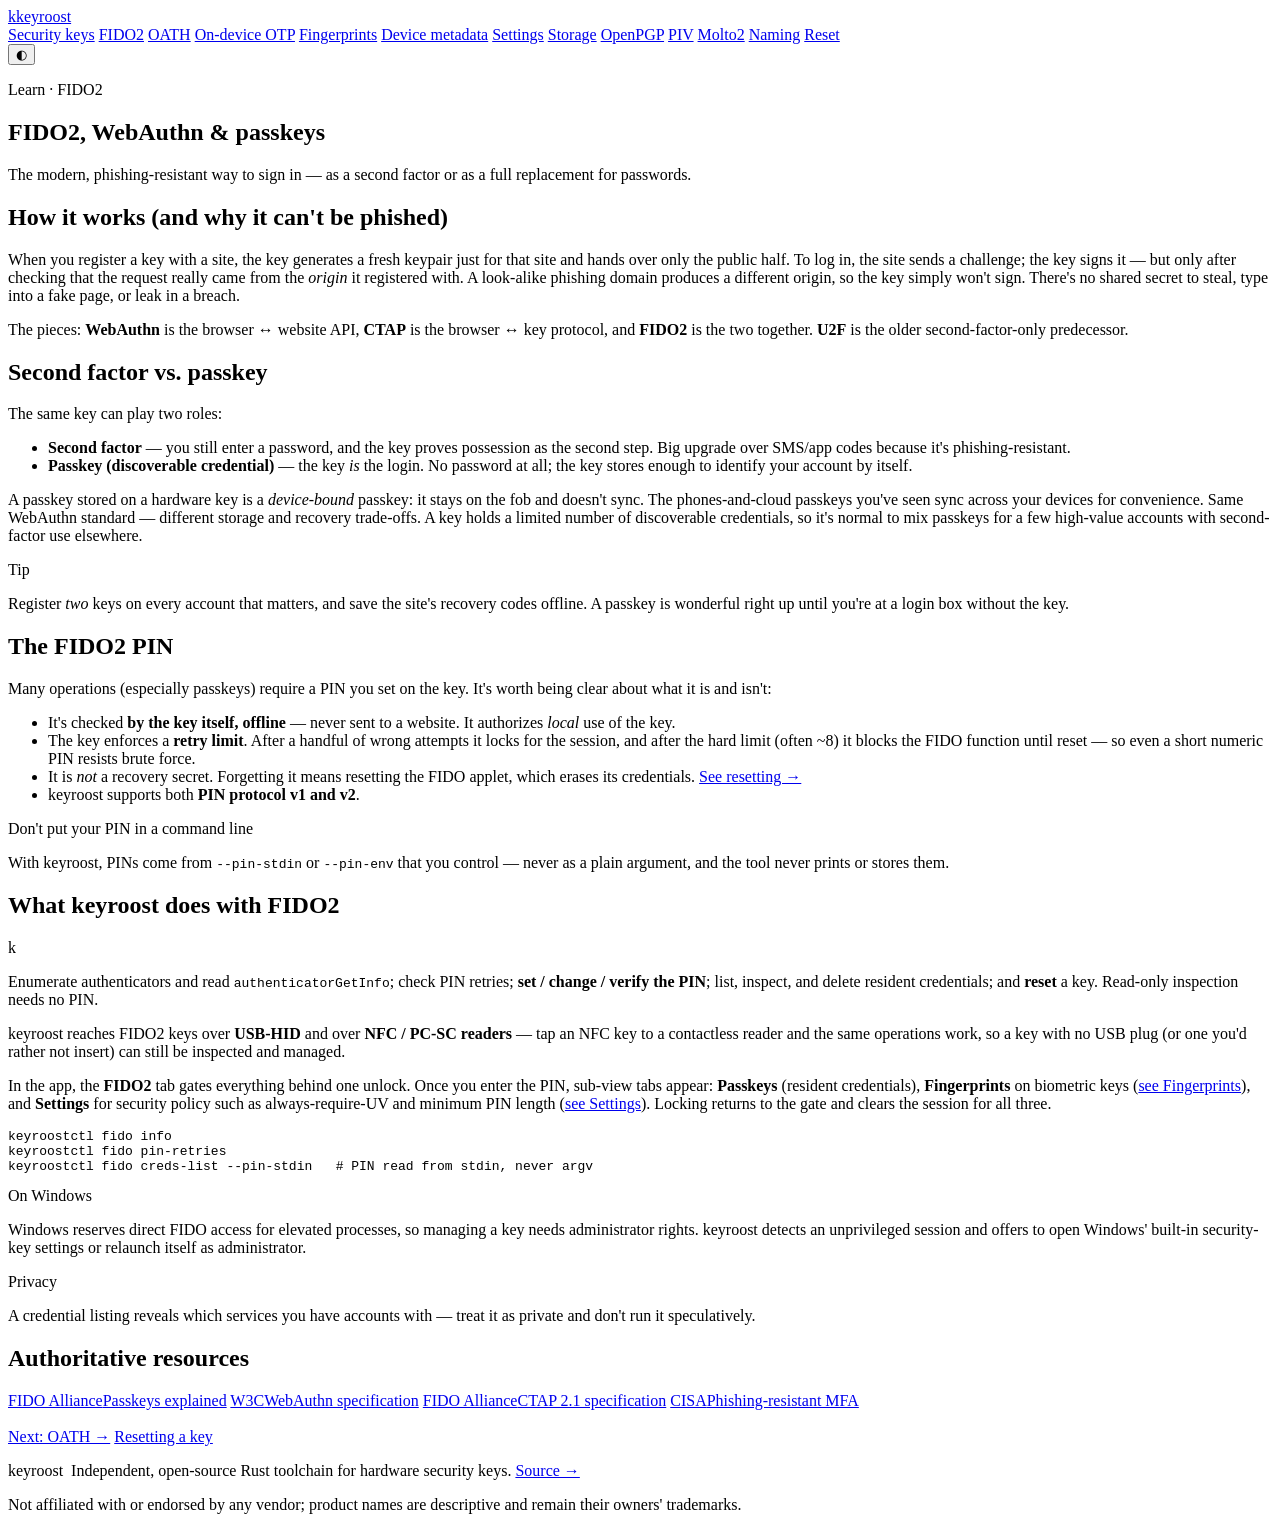
==== docs/fido2.html @ 146a0a96 "docs(pages): close the gaps a fresh visitor hits first The learn site never answered "does it work w" ====
<!DOCTYPE html>
<html lang="en">
<head>
<meta charset="utf-8">
<meta name="viewport" content="width=device-width, initial-scale=1">
<title>FIDO2, WebAuthn &amp; passkeys — keyroost</title>
<meta name="description" content="What FIDO2/WebAuthn is, how phishing-resistant login works, the difference between a second factor and a passkey, and what the key's PIN actually does.">
<link rel="icon" type="image/png" href="assets/keyroost-logo.png">
<link rel="stylesheet" href="assets/keyroost-theme.css">
<link rel="stylesheet" href="assets/site.css">
<script>(function(){try{var t=localStorage.getItem('kr-theme');if(t==='light'||(!t&&window.matchMedia&&matchMedia('(prefers-color-scheme: light)').matches))document.documentElement.setAttribute('data-theme','light');}catch(e){}})();</script>
</head>
<body>

<header class="kr-topbar">
  <div class="kr-wrap kr-topbar-inner">
    <a class="kr-wordmark" href="index.html" aria-label="keyroost — home"><span class="kr-mark mono">k</span><span>keyroost</span></a>
    <nav class="kr-nav" aria-label="Learn topics">
      <a href="security-keys.html">Security keys</a>
      <a href="fido2.html">FIDO2</a>
      <a href="oath.html">OATH</a>
      <a href="otp.html">On-device OTP</a>
      <a href="fingerprint.html">Fingerprints</a>
      <a href="mds.html">Device metadata</a>
      <a href="settings.html">Settings</a>
      <a href="storage.html">Storage</a>
      <a href="openpgp.html">OpenPGP</a>
      <a href="piv.html">PIV</a>
      <a href="molto2.html">Molto2</a>
      <a href="naming.html">Naming</a>
      <a href="reset.html">Reset</a>
    </nav>
    <button class="kr-theme-toggle" id="kr-theme-toggle" type="button" aria-label="Toggle light/dark theme" title="Toggle theme">◐</button>
  </div>
</header>

<section class="kr-hero">
  <div class="kr-wrap">
    <p class="kr-label">Learn · FIDO2</p>
    <h1>FIDO2, WebAuthn &amp; passkeys</h1>
    <p class="kr-lede">The modern, phishing-resistant way to sign in — as a second factor or
      as a full replacement for passwords.</p>
  </div>
</section>

<main class="kr-wrap">

  <section class="kr-section">
    <h2>How it works (and why it can't be phished)</h2>
    <p>When you register a key with a site, the key generates a fresh keypair just for that
      site and hands over only the public half. To log in, the site sends a challenge; the
      key signs it — but only after checking that the request really came from the
      <em>origin</em> it registered with. A look-alike phishing domain produces a different
      origin, so the key simply won't sign. There's no shared secret to steal, type into a
      fake page, or leak in a breach.</p>
    <p class="kr-muted">The pieces: <strong>WebAuthn</strong> is the browser ↔ website API,
      <strong>CTAP</strong> is the browser ↔ key protocol, and <strong>FIDO2</strong> is the
      two together. <strong>U2F</strong> is the older second-factor-only predecessor.</p>
  </section>

  <section class="kr-section" id="passkeys">
    <h2>Second factor vs. passkey</h2>
    <p>The same key can play two roles:</p>
    <ul>
      <li><strong>Second factor</strong> — you still enter a password, and the key proves
        possession as the second step. Big upgrade over SMS/app codes because it's
        phishing-resistant.</li>
      <li><strong>Passkey (discoverable credential)</strong> — the key <em>is</em> the login.
        No password at all; the key stores enough to identify your account by itself.</li>
    </ul>
    <p>A passkey stored on a hardware key is a <em>device-bound</em> passkey: it stays on the
      fob and doesn't sync. The phones-and-cloud passkeys you've seen sync across your
      devices for convenience. Same WebAuthn standard — different storage and recovery
      trade-offs. A key holds a limited number of discoverable credentials, so it's normal
      to mix passkeys for a few high-value accounts with second-factor use elsewhere.</p>
    <div class="kr-callout tip">
      <div class="kr-callout-title tip">Tip</div>
      <p>Register <em>two</em> keys on every account that matters, and save the site's
        recovery codes offline. A passkey is wonderful right up until you're at a login box
        without the key.</p>
    </div>
  </section>

  <section class="kr-section" id="pin">
    <h2>The FIDO2 PIN</h2>
    <p>Many operations (especially passkeys) require a PIN you set on the key. It's worth
      being clear about what it is and isn't:</p>
    <ul>
      <li>It's checked <strong>by the key itself, offline</strong> — never sent to a website.
        It authorizes <em>local</em> use of the key.</li>
      <li>The key enforces a <strong>retry limit</strong>. After a handful of wrong attempts
        it locks for the session, and after the hard limit (often ~8) it blocks the FIDO
        function until reset — so even a short numeric PIN resists brute force.</li>
      <li>It is <em>not</em> a recovery secret. Forgetting it means resetting the FIDO
        applet, which erases its credentials. <a href="reset.html">See resetting →</a></li>
      <li>keyroost supports both <strong>PIN protocol v1 and v2</strong>.</li>
    </ul>
    <div class="kr-callout danger">
      <div class="kr-callout-title danger">Don't put your PIN in a command line</div>
      <p>With keyroost, PINs come from <code>--pin-stdin</code> or <code>--pin-env</code> that
        you control — never as a plain argument, and the tool never prints or stores them.</p>
    </div>
  </section>

  <section class="kr-section">
    <h2>What keyroost does with FIDO2</h2>
    <div class="kr-tool">
      <span class="kr-mark mono">k</span>
      <p>Enumerate authenticators and read <code>authenticatorGetInfo</code>; check PIN
        retries; <strong>set / change / verify the PIN</strong>; list, inspect, and delete
        resident credentials; and <strong>reset</strong> a key. Read-only inspection needs
        no PIN.</p>
    </div>
    <p class="kr-muted">keyroost reaches FIDO2 keys over <strong>USB-HID</strong> and over
      <strong>NFC / PC-SC readers</strong> — tap an NFC key to a contactless reader and the
      same operations work, so a key with no USB plug (or one you'd rather not insert) can
      still be inspected and managed.</p>
    <p>In the app, the <strong>FIDO2</strong> tab gates everything behind one unlock. Once
      you enter the PIN, sub-view tabs appear: <strong>Passkeys</strong> (resident
      credentials), <strong>Fingerprints</strong> on biometric keys
      (<a href="fingerprint.html">see Fingerprints</a>), and <strong>Settings</strong> for
      security policy such as always-require-UV and minimum PIN length
      (<a href="settings.html">see Settings</a>). Locking returns to the gate and clears the
      session for all three.</p>
<pre><code>keyroostctl fido info
keyroostctl fido pin-retries
keyroostctl fido creds-list --pin-stdin   # PIN read from stdin, never argv</code></pre>
    <div class="kr-callout note">
      <div class="kr-callout-title note">On Windows</div>
      <p>Windows reserves direct FIDO access for elevated processes, so managing a key needs
        administrator rights. keyroost detects an unprivileged session and offers to open
        Windows' built-in security-key settings or relaunch itself as administrator.</p>
    </div>
    <div class="kr-callout note">
      <div class="kr-callout-title note">Privacy</div>
      <p>A credential listing reveals which services you have accounts with — treat it as
        private and don't run it speculatively.</p>
    </div>
  </section>

  <section class="kr-section kr-res-section">
    <h2>Authoritative resources</h2>
    <div class="kr-res">
      <a href="https://fidoalliance.org/passkeys/"><span class="who">FIDO Alliance</span>Passkeys explained</a>
      <a href="https://www.w3.org/TR/webauthn-2/"><span class="who">W3C</span>WebAuthn specification</a>
      <a href="https://fidoalliance.org/specs/fido-v2.1-ps-20210615/fido-client-to-authenticator-protocol-v2.1-ps-20210615.html"><span class="who">FIDO Alliance</span>CTAP 2.1 specification</a>
      <a href="https://www.cisa.gov/resources-tools/resources/implementing-phishing-resistant-mfa"><span class="who">CISA</span>Phishing-resistant MFA</a>
    </div>
    <p class="kr-related" style="margin-top:18px"><a class="kr-btn kr-btn-default" href="oath.html">Next: OATH →</a> <a class="kr-btn kr-btn-ghost" href="reset.html">Resetting a key</a></p>
  </section>

</main>

<footer class="kr-footer">
  <div class="kr-wrap">
    <p><span class="kr-pill kr-pill-brand">keyroost</span> &nbsp;Independent, open-source Rust toolchain for hardware security keys. <a href="https://github.com/framefilter/keyroost">Source →</a></p>
    <p class="kr-small">Not affiliated with or endorsed by any vendor; product names are descriptive and remain their owners' trademarks.</p>
  </div>
</footer>

<script src="assets/site.js"></script>
</body>
</html>
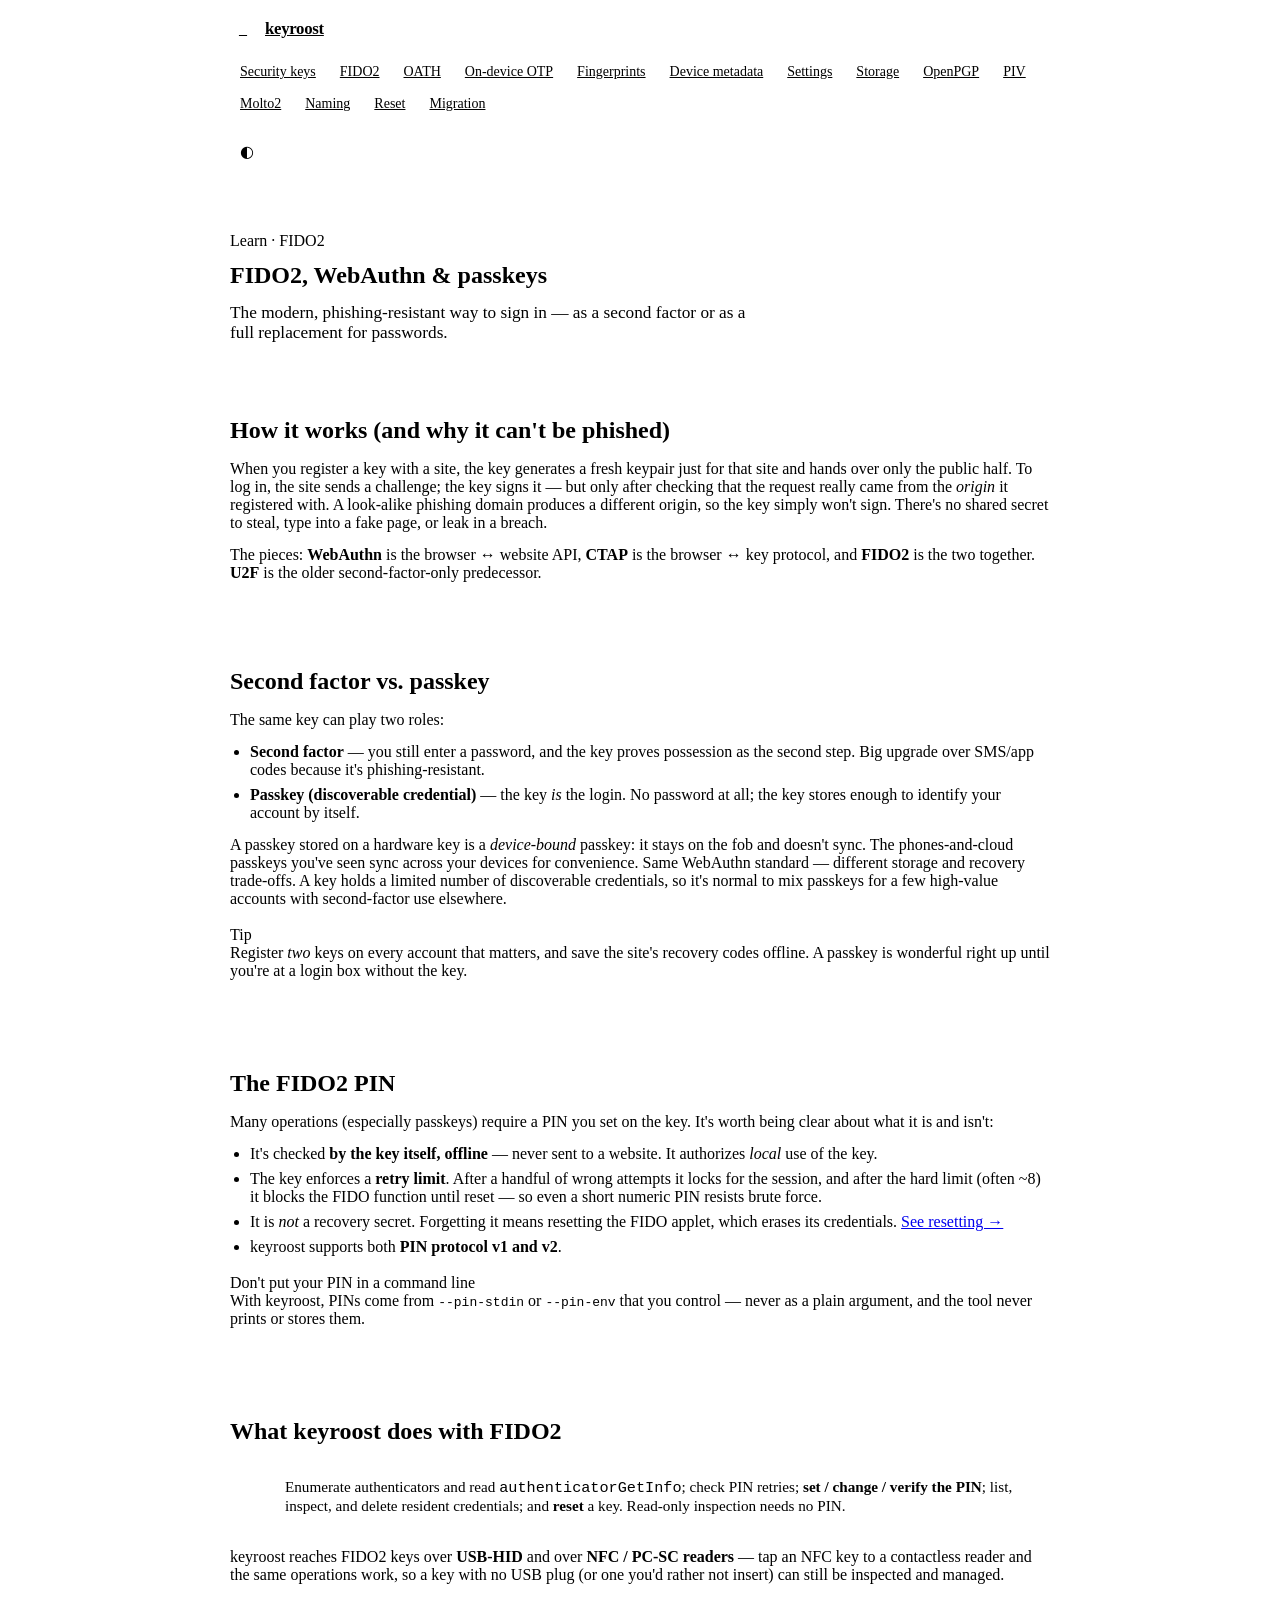
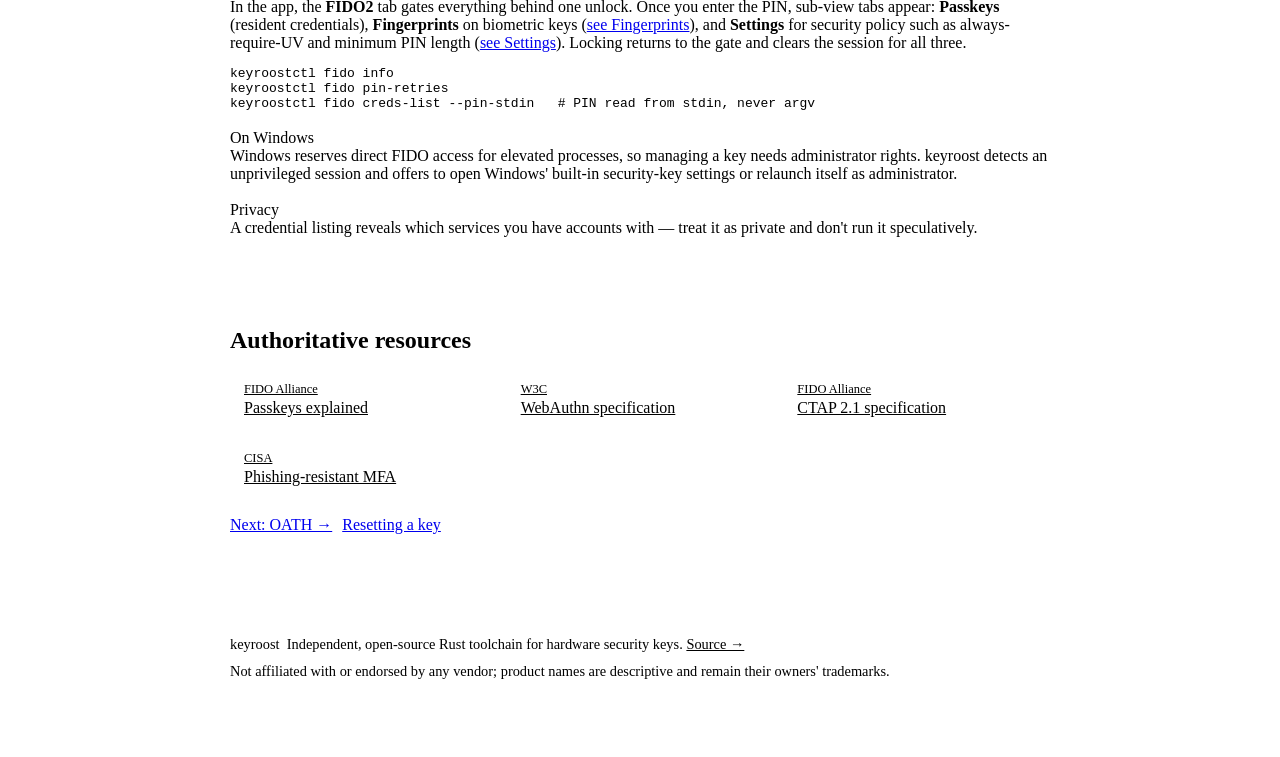
==== commit 2969aef3: "docs: move per-release migration tables to a learn-site page The 0.6.0 command-rename table was two " ====
--- a/docs/fido2.html
+++ b/docs/fido2.html
@@ -29,6 +29,7 @@
       <a href="molto2.html">Molto2</a>
       <a href="naming.html">Naming</a>
       <a href="reset.html">Reset</a>
+      <a href="migration.html">Migration</a>
     </nav>
     <button class="kr-theme-toggle" id="kr-theme-toggle" type="button" aria-label="Toggle light/dark theme" title="Toggle theme">◐</button>
   </div>
--- a/docs/assets/site.css
+++ b/docs/assets/site.css
@@ -0,0 +1,163 @@
+/* ============================================================================
+   Keyroost Learn site — layout chrome. Builds on assets/keyroost-theme.css;
+   reads only var(--kr-*) tokens so it tracks any palette/theme change.
+   ========================================================================== */
+
+.kr-wrap { max-width: 820px; margin: 0 auto; padding: 0 22px; }
+
+/* ---------- top bar ---------- */
+.kr-topbar {
+  position: sticky; top: 0; z-index: 20;
+  background: var(--kr-bar);
+  border-bottom: 1px solid var(--kr-line);
+}
+.kr-topbar-inner {
+  display: flex; align-items: center; gap: 16px;
+  min-height: 56px; padding-top: 8px; padding-bottom: 8px;
+  flex-wrap: wrap;
+}
+.kr-wordmark {
+  display: inline-flex; align-items: center; gap: 9px;
+  font-weight: 700; font-size: 1.05rem; color: var(--kr-txt);
+  letter-spacing: -0.3px;
+}
+.kr-wordmark:hover { text-decoration: none; }
+.kr-mark {
+  display: inline-grid; place-items: center;
+  width: 26px; height: 26px; border-radius: 28%;
+  background: var(--kr-brand); color: #fff;
+  font-weight: 700; font-size: 0.95rem; line-height: 1;
+}
+.kr-nav {
+  display: flex; align-items: center; gap: 4px;
+  margin-left: auto; flex-wrap: wrap;
+}
+.kr-nav a {
+  color: var(--kr-txt-2); font-size: 0.875rem; font-weight: 500;
+  padding: 6px 10px; border-radius: var(--kr-r-ctrl);
+}
+.kr-nav a:hover { color: var(--kr-txt); background: var(--kr-raised); text-decoration: none; }
+.kr-nav a.active { color: var(--kr-accent); background: var(--kr-accent-soft); }
+
+.kr-theme-toggle {
+  display: inline-grid; place-items: center;
+  width: 34px; height: 34px; flex: none;
+  background: var(--kr-raised); color: var(--kr-txt-2);
+  border: 1px solid var(--kr-line); border-radius: var(--kr-r-ctrl);
+  font-size: 1rem; cursor: pointer;
+}
+.kr-theme-toggle:hover { color: var(--kr-txt); border-color: var(--kr-accent-line); }
+
+/* ---------- hero ---------- */
+.kr-hero { padding: 56px 0 30px; border-bottom: 1px solid var(--kr-line); }
+.kr-hero-logo { display: block; width: 116px; height: 116px; margin: 0 0 22px;
+  border-radius: var(--kr-r-card); border: 1px solid var(--kr-line);
+  box-shadow: 0 6px 22px rgba(0,0,0,0.18); }
+.kr-hero .kr-label { margin-bottom: 12px; }
+.kr-hero h1 { margin: 0 0 14px; }
+.kr-hero .q { color: var(--kr-txt-2); font-weight: 400; }
+.kr-lede { color: var(--kr-txt-2); font-size: 1.08rem; margin: 0; max-width: 62ch; }
+.kr-hero .kr-meta { margin: 26px 0 0; color: var(--kr-txt-3); font-size: 0.95rem; }
+.kr-hero .kr-meta a { color: var(--kr-txt-2); }
+
+/* ---------- sections ---------- */
+main.kr-wrap { padding-top: 8px; padding-bottom: 8px; }
+.kr-section { padding: 36px 0; border-bottom: 1px solid var(--kr-line-soft); }
+.kr-section:last-of-type { border-bottom: 0; }
+.kr-section > h2 { margin: 0 0 16px; }
+.kr-section > h2 .num { font-family: var(--kr-mono); color: var(--kr-txt-3);
+  font-size: 0.95rem; font-weight: 600; margin-right: 0.55em; }
+p { margin: 0 0 14px; }
+.kr-muted { color: var(--kr-txt-2); }
+ul, ol { margin: 0 0 14px; padding-left: 1.25em; }
+li { margin: 7px 0; }
+h3 { margin: 22px 0 8px; }
+
+/* card grid */
+.kr-cards { display: grid; grid-template-columns: repeat(auto-fit, minmax(230px, 1fr)); gap: 14px; }
+.kr-card h3 { margin: 0 0 6px; font-size: 1.02rem; }
+.kr-card .kr-label { display: block; margin-bottom: 9px; }
+.kr-card p { margin: 0; color: var(--kr-txt-2); font-size: 0.95rem; }
+a.kr-card { color: inherit; display: block; }
+a.kr-card:hover { border-color: var(--kr-accent-line); text-decoration: none; }
+a.kr-card .kr-more { color: var(--kr-accent); font-size: 0.85rem; font-weight: 600; }
+
+/* callout variants by edge color */
+.kr-callout { margin: 18px 0; }
+.kr-callout.tip   { border-left: 3px solid var(--kr-ok);   }
+.kr-callout.note  { border-left: 3px solid var(--kr-warn); }
+.kr-callout.danger{ border-left: 3px solid var(--kr-err);  }
+.kr-callout .kr-callout-title.tip    { color: var(--kr-ok); }
+.kr-callout .kr-callout-title.note   { color: var(--kr-warn); }
+.kr-callout .kr-callout-title.danger { color: var(--kr-err); }
+.kr-callout p:last-child { margin-bottom: 0; }
+
+/* FAQ accordion */
+.kr-faq details {
+  background: var(--kr-panel); border: 1px solid var(--kr-line);
+  border-radius: var(--kr-r-card); margin: 10px 0; padding: 0 18px;
+}
+.kr-faq details[open] { background: var(--kr-surface); border-color: var(--kr-accent-line); }
+.kr-faq summary {
+  cursor: pointer; padding: 15px 0; font-weight: 600; list-style: none;
+  display: flex; align-items: center; gap: 0.6em;
+}
+.kr-faq summary::-webkit-details-marker { display: none; }
+.kr-faq summary::before {
+  content: "+"; font-family: var(--kr-mono); color: var(--kr-accent);
+  font-weight: 700; width: 1em; display: inline-block;
+}
+.kr-faq details[open] summary::before { content: "\2013"; }
+.kr-faq .kr-answer { padding: 0 0 16px; color: var(--kr-txt-2); }
+.kr-faq .kr-answer p:last-child { margin-bottom: 0; }
+
+/* glossary */
+.kr-glossary dl { margin: 0; }
+.kr-glossary dt { font-family: var(--kr-mono); color: var(--kr-txt);
+  font-size: 0.92rem; font-weight: 600; margin-top: 16px; }
+.kr-glossary dd { margin: 4px 0 0; color: var(--kr-txt-2); }
+
+/* resource links */
+.kr-res { display: grid; grid-template-columns: repeat(auto-fit, minmax(240px, 1fr)); gap: 10px; }
+.kr-res a {
+  background: var(--kr-panel); border: 1px solid var(--kr-line);
+  border-radius: var(--kr-r-ctrl); padding: 12px 14px; display: block; color: var(--kr-txt);
+}
+.kr-res a:hover { border-color: var(--kr-accent-line); text-decoration: none; }
+.kr-res .who { display: block; font-family: var(--kr-mono); font-size: 0.78rem; color: var(--kr-txt-3); margin-bottom: 2px; }
+
+/* "what keyroost does here" strip */
+.kr-tool {
+  display: flex; gap: 12px; align-items: flex-start;
+  background: var(--kr-side); border: 1px solid var(--kr-line);
+  border-radius: var(--kr-r-card); padding: 15px 17px; margin: 18px 0;
+}
+.kr-tool .kr-mark { flex: none; margin-top: 2px; }
+.kr-tool p { margin: 0; color: var(--kr-txt-2); font-size: 0.95rem; }
+.kr-tool strong { color: var(--kr-txt); }
+
+/* prev/next related nav */
+.kr-related { display: flex; flex-wrap: wrap; gap: 10px; margin-top: 8px; }
+
+/* footer */
+.kr-footer { padding: 34px 0 60px; color: var(--kr-txt-3); font-size: 0.9rem;
+  border-top: 1px solid var(--kr-line); margin-top: 10px; }
+.kr-footer a { color: var(--kr-txt-2); }
+.kr-footer p { margin: 0 0 10px; }
+
+@media (max-width: 620px) {
+  .kr-nav { width: 100%; margin-left: 0; order: 3; }
+  .kr-theme-toggle { margin-left: auto; }
+  .kr-hero { padding-top: 38px; }
+  h1 { font-size: 1.7rem; }
+}
+
+/* --- migration tables ------------------------------------------------- */
+.kr-table { width: 100%; border-collapse: collapse; margin: 14px 0; font-size: 0.92rem; }
+.kr-table th, .kr-table td {
+  text-align: left; padding: 8px 12px;
+  border: 1px solid var(--kr-line);
+}
+.kr-table th { background: var(--kr-raised); color: var(--kr-txt-2); font-weight: 600; }
+.kr-table code { white-space: nowrap; }
+.kr-table-wrap { overflow-x: auto; }
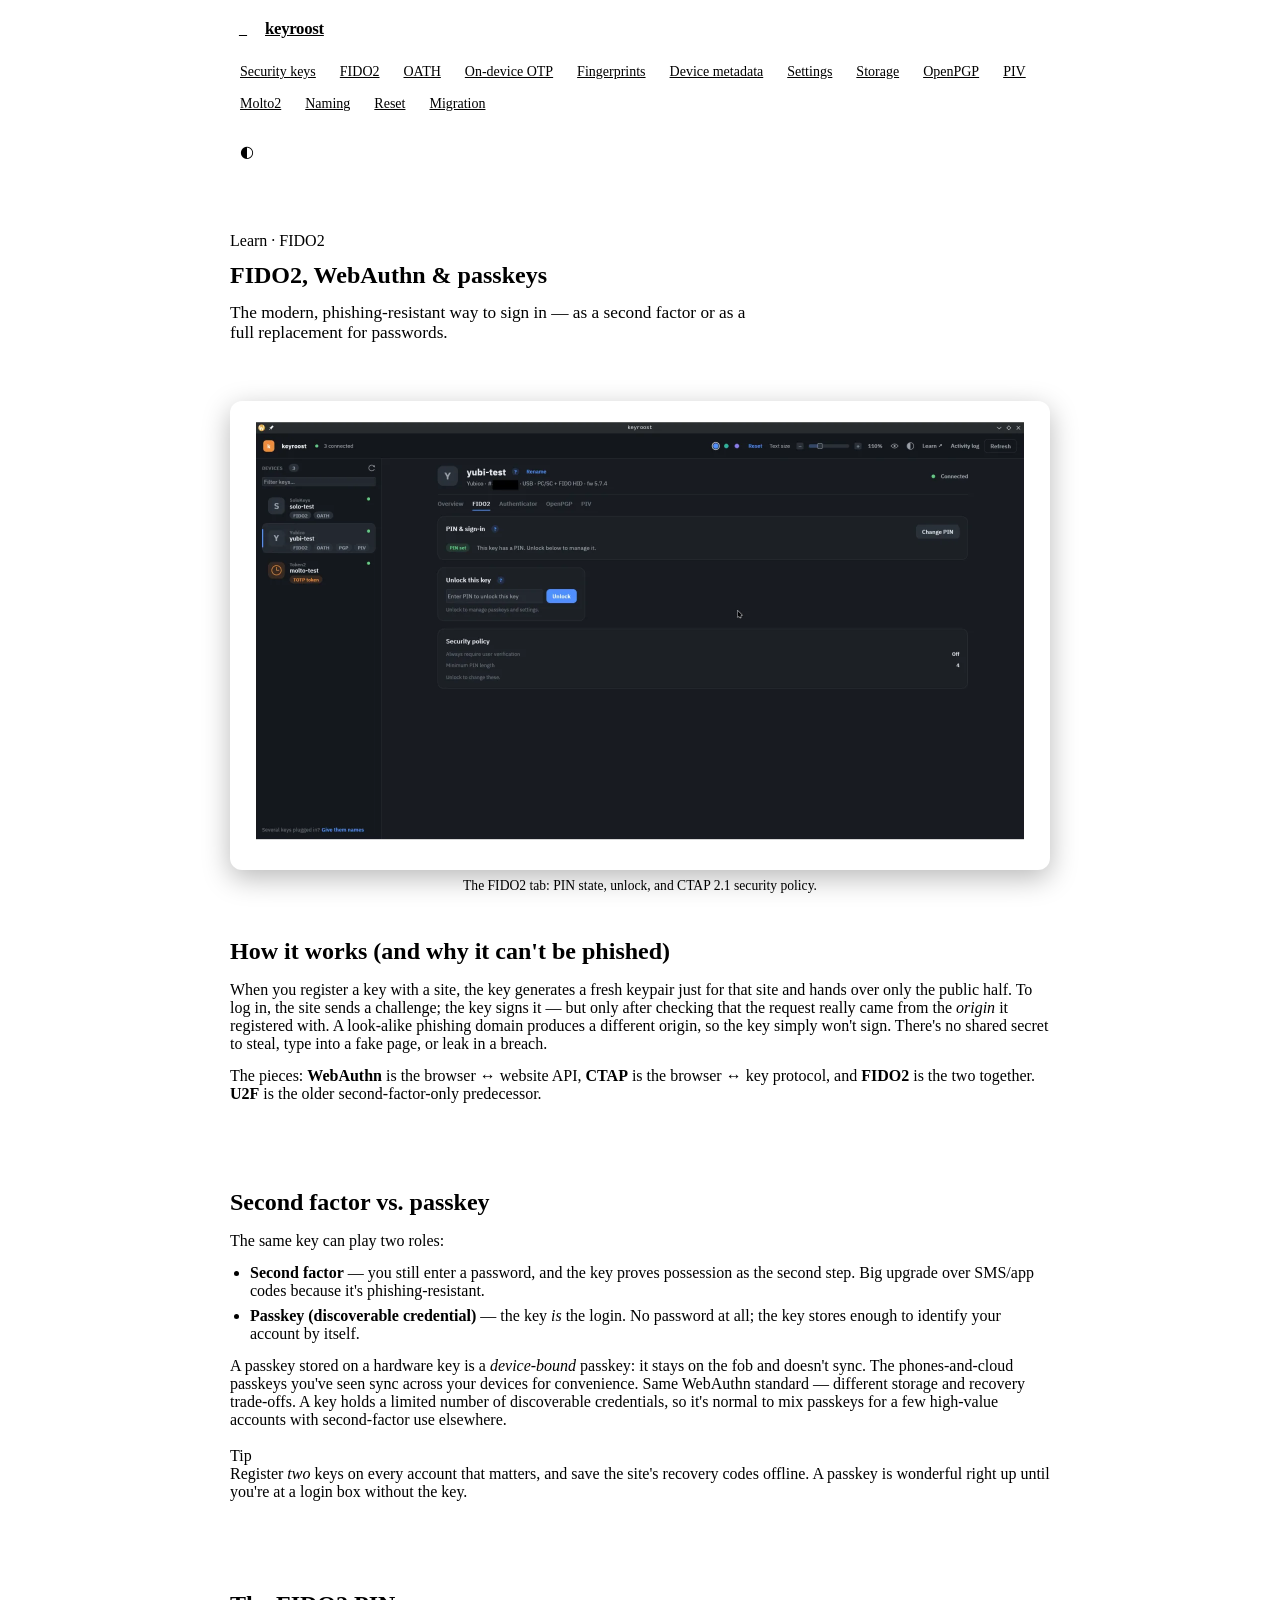
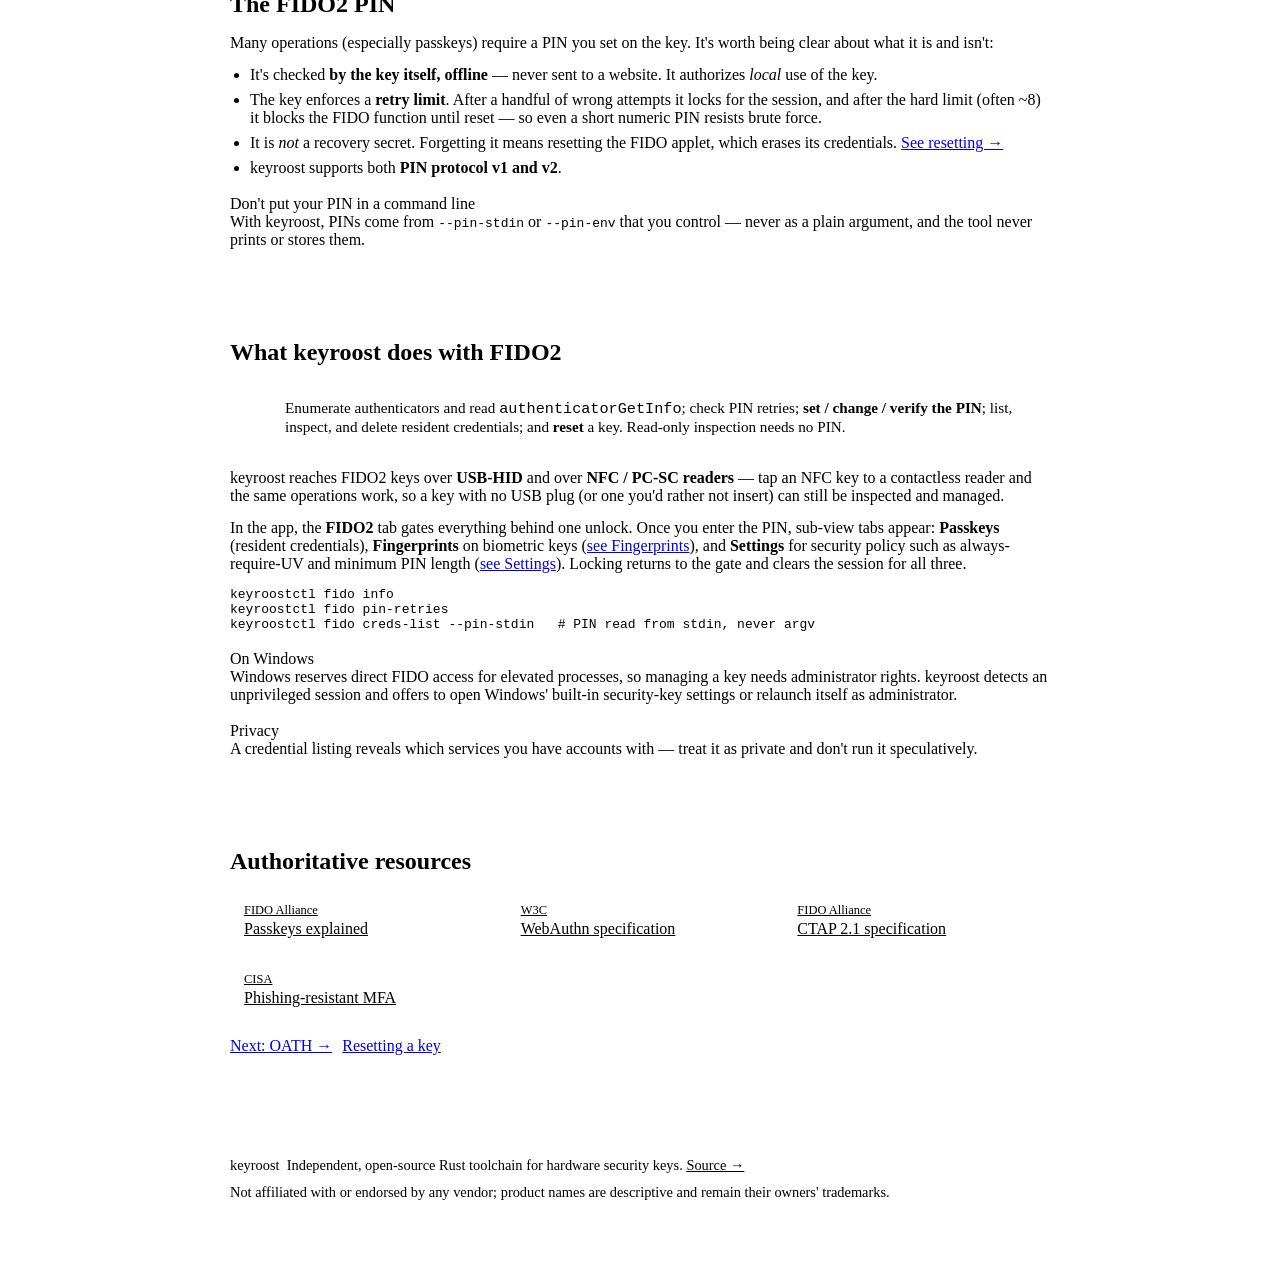
==== commit 5a9dc31e: "docs(pages): add product screenshots and social link previews The learn site showed a desktop app wi" ====
--- a/docs/fido2.html
+++ b/docs/fido2.html
@@ -5,6 +5,19 @@
 <meta name="viewport" content="width=device-width, initial-scale=1">
 <title>FIDO2, WebAuthn &amp; passkeys — keyroost</title>
 <meta name="description" content="What FIDO2/WebAuthn is, how phishing-resistant login works, the difference between a second factor and a passkey, and what the key's PIN actually does.">
+<meta property="og:type" content="website">
+<meta property="og:site_name" content="keyroost">
+<meta property="og:title" content="FIDO2, WebAuthn &amp; passkeys — keyroost">
+<meta property="og:description" content="What FIDO2/WebAuthn is, how phishing-resistant login works, the difference between a second factor and a passkey, and what the key's PIN actually does.">
+<meta property="og:url" content="https://framefilter.github.io/keyroost/fido2.html">
+<meta property="og:image" content="https://framefilter.github.io/keyroost/assets/og-cover.png">
+<meta property="og:image:width" content="1200">
+<meta property="og:image:height" content="630">
+<meta name="twitter:card" content="summary_large_image">
+<meta name="twitter:title" content="FIDO2, WebAuthn &amp; passkeys — keyroost">
+<meta name="twitter:description" content="What FIDO2/WebAuthn is, how phishing-resistant login works, the difference between a second factor and a passkey, and what the key's PIN actually does.">
+<meta name="twitter:image" content="https://framefilter.github.io/keyroost/assets/og-cover.png">
+
 <link rel="icon" type="image/png" href="assets/keyroost-logo.png">
 <link rel="stylesheet" href="assets/keyroost-theme.css">
 <link rel="stylesheet" href="assets/site.css">
@@ -46,6 +59,11 @@
 
 <main class="kr-wrap">
 
+  <figure class="kr-shot">
+    <img src="assets/screenshots/fido2.webp" width="1640" height="938" loading="lazy"
+         alt="keyroost screenshot — The FIDO2 tab: PIN state, unlock, and CTAP 2.1 security policy.">
+    <figcaption>The FIDO2 tab: PIN state, unlock, and CTAP 2.1 security policy.</figcaption>
+  </figure>
   <section class="kr-section">
     <h2>How it works (and why it can't be phished)</h2>
     <p>When you register a key with a site, the key generates a fresh keypair just for that
--- a/docs/assets/site.css
+++ b/docs/assets/site.css
@@ -161,3 +161,15 @@
 .kr-table th { background: var(--kr-raised); color: var(--kr-txt-2); font-weight: 600; }
 .kr-table code { white-space: nowrap; }
 .kr-table-wrap { overflow-x: auto; }
+
+/* --- product screenshots ---------------------------------------------- */
+.kr-shot { margin: 20px 0 8px; }
+.kr-shot img {
+  display: block; width: 100%; height: auto;
+  border: 1px solid var(--kr-line);
+  border-radius: 12px;
+  box-shadow: 0 8px 28px rgba(0, 0, 0, 0.28);
+}
+.kr-shot figcaption {
+  margin-top: 8px; font-size: 0.85rem; color: var(--kr-txt-3); text-align: center;
+}
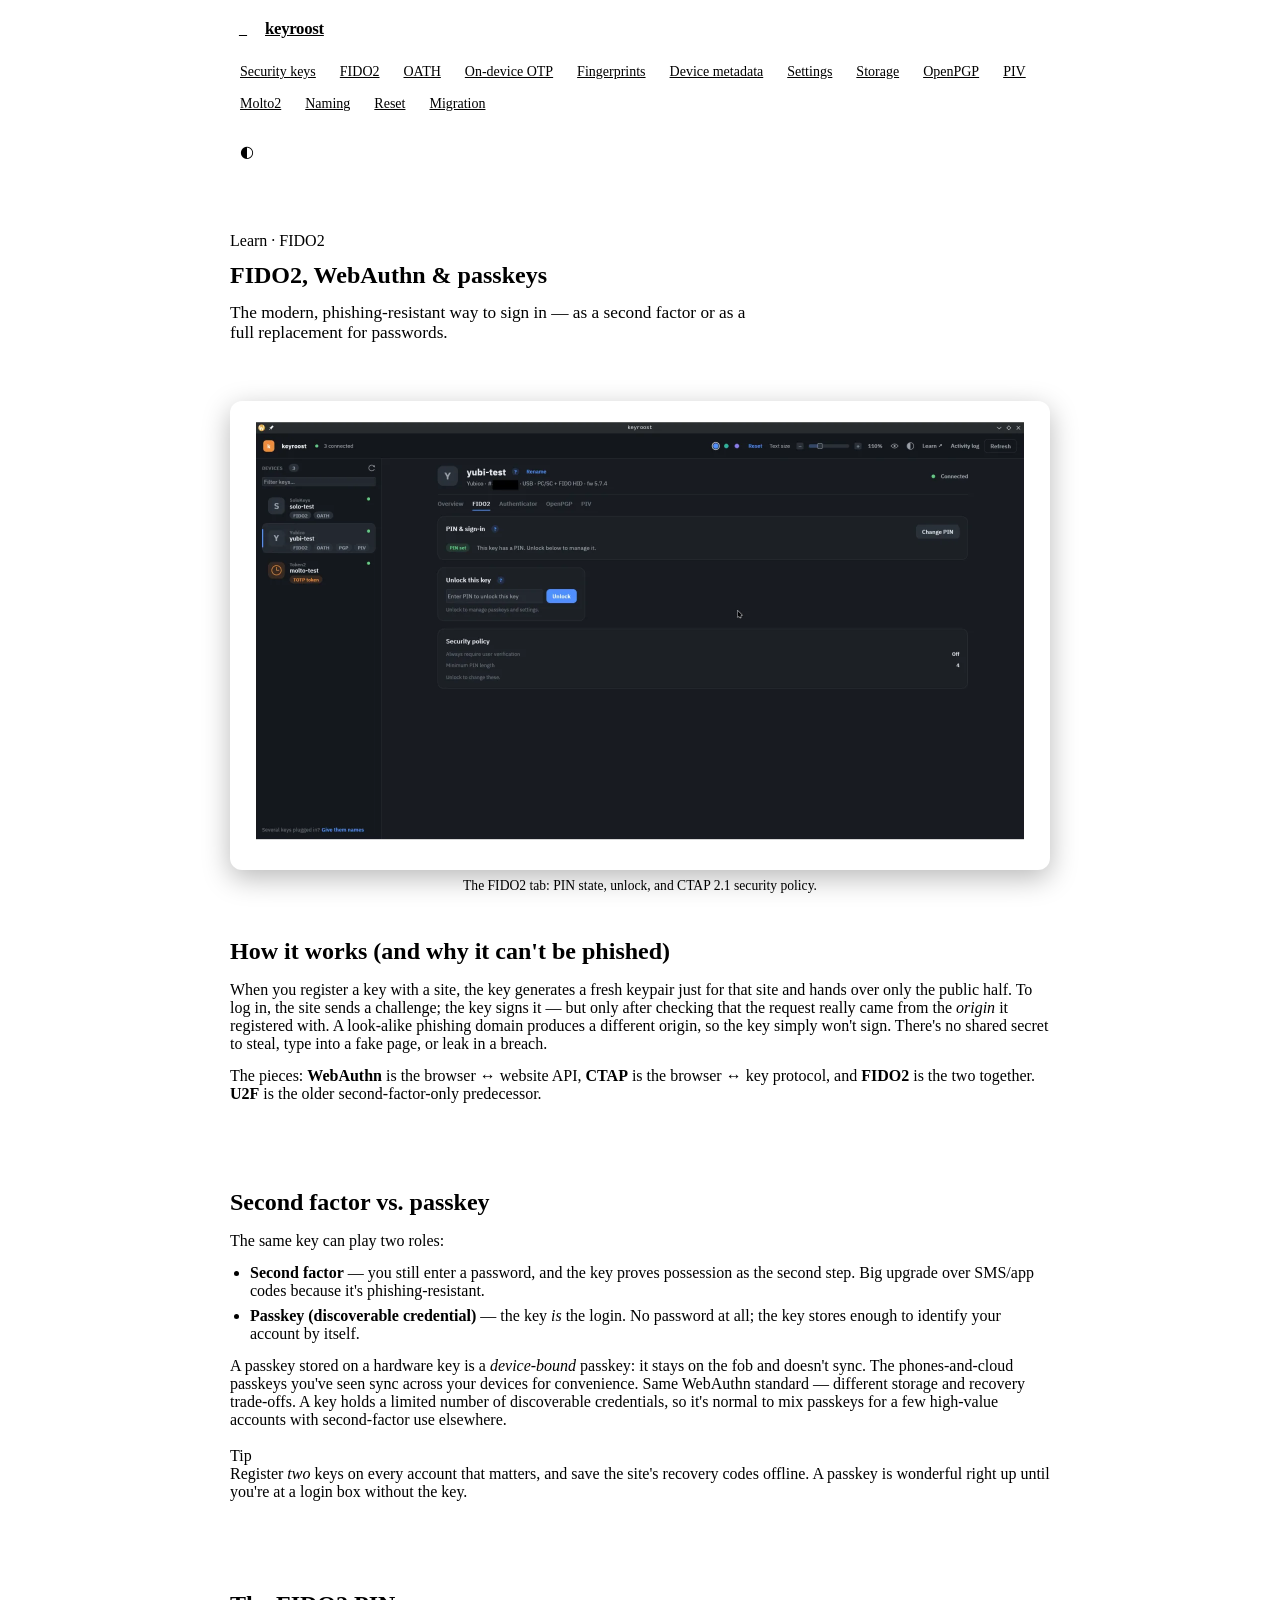
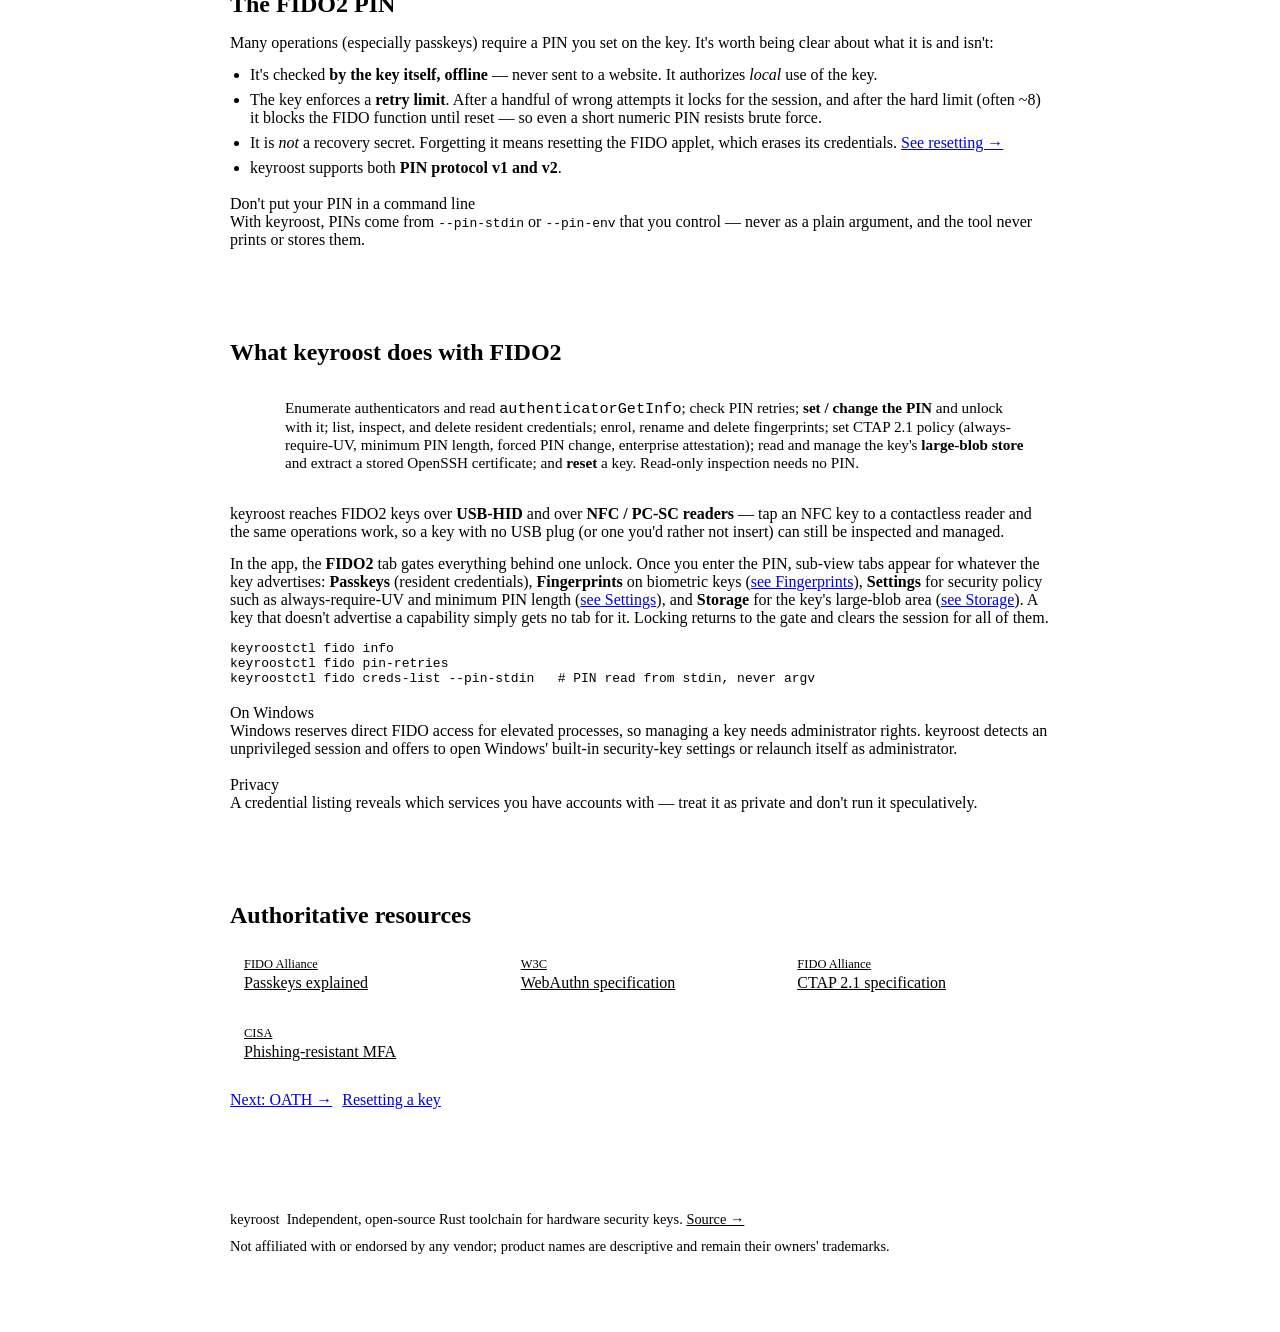
==== commit 971dc823: "docs: audit the README, Learn site, security and licensing against the code Six auditors swept the d" ====
--- a/docs/fido2.html
+++ b/docs/fido2.html
@@ -126,21 +126,26 @@
     <div class="kr-tool">
       <span class="kr-mark mono">k</span>
       <p>Enumerate authenticators and read <code>authenticatorGetInfo</code>; check PIN
-        retries; <strong>set / change / verify the PIN</strong>; list, inspect, and delete
-        resident credentials; and <strong>reset</strong> a key. Read-only inspection needs
-        no PIN.</p>
+        retries; <strong>set / change the PIN</strong> and unlock with it; list, inspect, and
+        delete resident credentials; enrol, rename and delete fingerprints; set CTAP 2.1
+        policy (always-require-UV, minimum PIN length, forced PIN change, enterprise
+        attestation); read and manage the key's <strong>large-blob store</strong> and extract
+        a stored OpenSSH certificate; and <strong>reset</strong> a key. Read-only inspection
+        needs no PIN.</p>
     </div>
     <p class="kr-muted">keyroost reaches FIDO2 keys over <strong>USB-HID</strong> and over
       <strong>NFC / PC-SC readers</strong> — tap an NFC key to a contactless reader and the
       same operations work, so a key with no USB plug (or one you'd rather not insert) can
       still be inspected and managed.</p>
     <p>In the app, the <strong>FIDO2</strong> tab gates everything behind one unlock. Once
-      you enter the PIN, sub-view tabs appear: <strong>Passkeys</strong> (resident
-      credentials), <strong>Fingerprints</strong> on biometric keys
-      (<a href="fingerprint.html">see Fingerprints</a>), and <strong>Settings</strong> for
-      security policy such as always-require-UV and minimum PIN length
-      (<a href="settings.html">see Settings</a>). Locking returns to the gate and clears the
-      session for all three.</p>
+      you enter the PIN, sub-view tabs appear for whatever the key advertises:
+      <strong>Passkeys</strong> (resident credentials), <strong>Fingerprints</strong> on
+      biometric keys (<a href="fingerprint.html">see Fingerprints</a>),
+      <strong>Settings</strong> for security policy such as always-require-UV and minimum
+      PIN length (<a href="settings.html">see Settings</a>), and <strong>Storage</strong> for
+      the key's large-blob area (<a href="storage.html">see Storage</a>). A key that doesn't
+      advertise a capability simply gets no tab for it. Locking returns to the gate and
+      clears the session for all of them.</p>
 <pre><code>keyroostctl fido info
 keyroostctl fido pin-retries
 keyroostctl fido creds-list --pin-stdin   # PIN read from stdin, never argv</code></pre>
